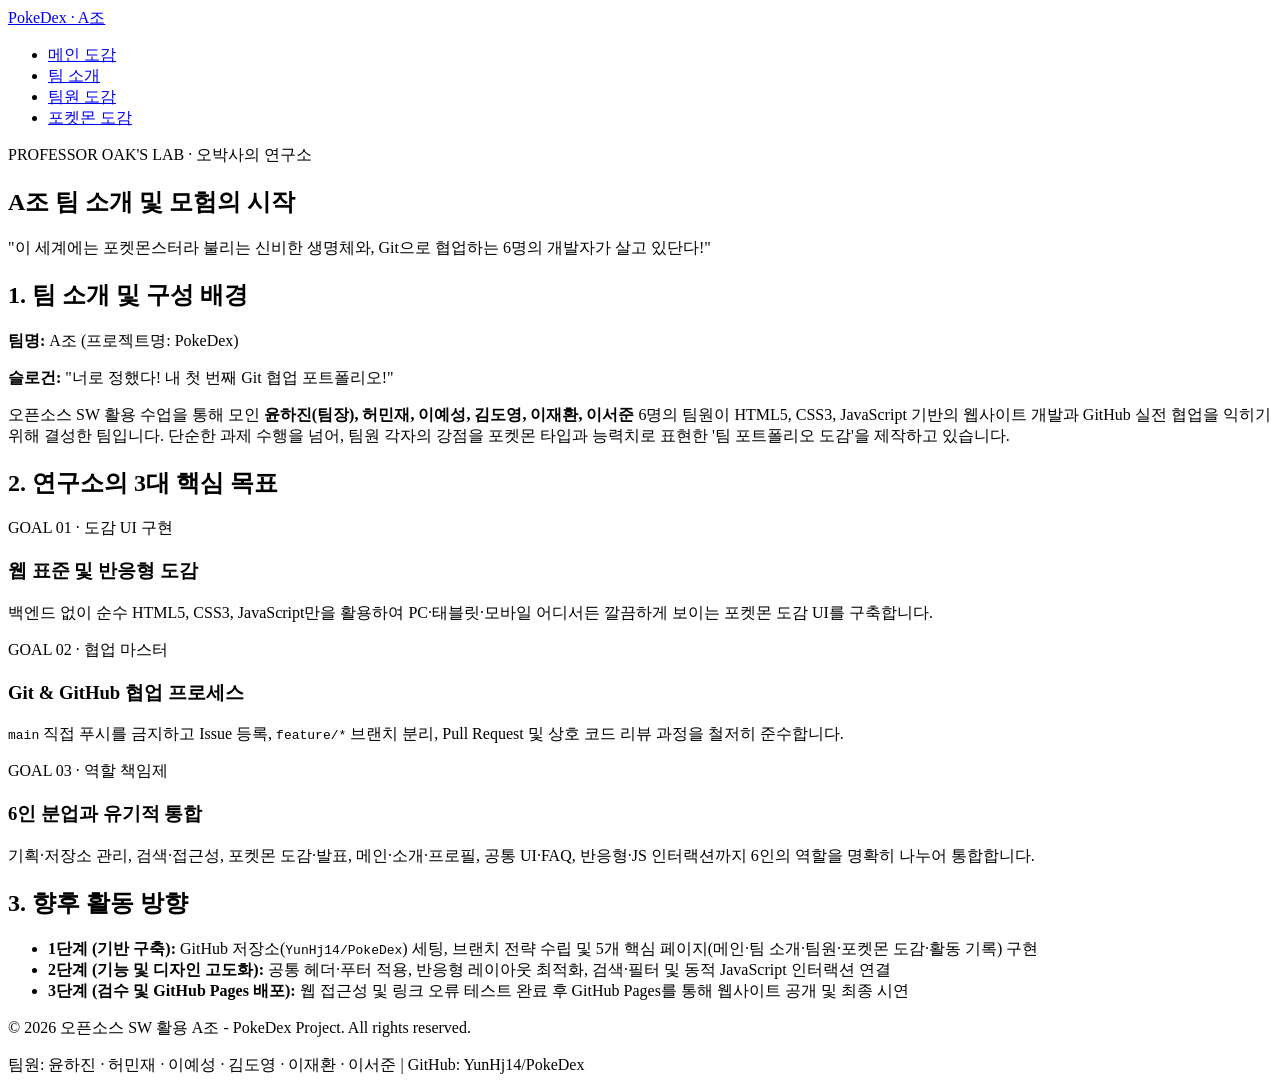
==== about.html @ 6a5ecf04 "메인페이지, 팀원프로필페이지, 팀소개 페이지 초안제작" ====
<!DOCTYPE html>
<html lang="ko">
<head>
  <meta charset="UTF-8">
  <meta name="viewport" content="width=device-width, initial-scale=1.0">
  <title>PokeDex - 팀 소개 (오박사의 연구소)</title>
  <link rel="stylesheet" href="css/style.css">
</head>
<body>
  <!-- 공통 헤더 및 내비게이션 -->
  <header class="site-header">
    <div class="header-inner">
      <a href="index.html" class="logo">
        <span class="pokeball-icon" aria-hidden="true"></span>
        <span>PokeDex · A조</span>
      </a>
      <nav aria-label="주요 메뉴">
        <ul class="nav-list">
          <li><a href="index.html">메인 도감</a></li>
          <li><a href="about.html" class="active">팀 소개</a></li>
          <li><a href="members.html">팀원 도감</a></li>
          <li><a href="projects.html">포켓몬 도감</a></li>
        </ul>
      </nav>
    </div>
  </header>

  <!-- 메인 콘텐츠 (오박사의 연구소 콘셉트) -->
  <main class="container">
    <section class="page-header">
      <span class="badge">PROFESSOR OAK'S LAB · 오박사의 연구소</span>
      <h1>A조 팀 소개 및 모험의 시작</h1>
      <p>"이 세계에는 포켓몬스터라 불리는 신비한 생명체와, Git으로 협업하는 6명의 개발자가 살고 있단다!"</p>
    </section>

    <!-- 1. 팀 소개 및 구성 배경 -->
    <section class="section">
      <div class="info-box">
        <h2>1. 팀 소개 및 구성 배경</h2>
        <p><strong>팀명:</strong> A조 (프로젝트명: PokeDex)</p>
        <p><strong>슬로건:</strong> "너로 정했다! 내 첫 번째 Git 협업 포트폴리오!"</p>
        <p>
          오픈소스 SW 활용 수업을 통해 모인 <strong>윤하진(팀장), 허민재, 이예성, 김도영, 이재환, 이서준</strong> 6명의 팀원이
          HTML5, CSS3, JavaScript 기반의 웹사이트 개발과 GitHub 실전 협업을 익히기 위해 결성한 팀입니다.
          단순한 과제 수행을 넘어, 팀원 각자의 강점을 포켓몬 타입과 능력치로 표현한 '팀 포트폴리오 도감'을 제작하고 있습니다.
        </p>
      </div>
    </section>

    <!-- 2. 팀의 핵심 목표 -->
    <section class="section">
      <h2 class="section-title">2. 연구소의 3대 핵심 목표</h2>
      <div class="grid-3">
        <article class="card">
          <div class="card-tag">GOAL 01 · 도감 UI 구현</div>
          <h3>웹 표준 및 반응형 도감</h3>
          <p>백엔드 없이 순수 HTML5, CSS3, JavaScript만을 활용하여 PC·태블릿·모바일 어디서든 깔끔하게 보이는 포켓몬 도감 UI를 구축합니다.</p>
        </article>

        <article class="card">
          <div class="card-tag">GOAL 02 · 협업 마스터</div>
          <h3>Git & GitHub 협업 프로세스</h3>
          <p><code>main</code> 직접 푸시를 금지하고 Issue 등록, <code>feature/*</code> 브랜치 분리, Pull Request 및 상호 코드 리뷰 과정을 철저히 준수합니다.</p>
        </article>

        <article class="card">
          <div class="card-tag">GOAL 03 · 역할 책임제</div>
          <h3>6인 분업과 유기적 통합</h3>
          <p>기획·저장소 관리, 검색·접근성, 포켓몬 도감·발표, 메인·소개·프로필, 공통 UI·FAQ, 반응형·JS 인터랙션까지 6인의 역할을 명확히 나누어 통합합니다.</p>
        </article>
      </div>
    </section>

    <!-- 3. 활동 방향 -->
    <section class="section">
      <div class="info-box">
        <h2>3. 향후 활동 방향</h2>
        <ul class="styled-list">
          <li><strong>1단계 (기반 구축):</strong> GitHub 저장소(<code>YunHj14/PokeDex</code>) 세팅, 브랜치 전략 수립 및 5개 핵심 페이지(메인·팀 소개·팀원·포켓몬 도감·활동 기록) 구현</li>
          <li><strong>2단계 (기능 및 디자인 고도화):</strong> 공통 헤더·푸터 적용, 반응형 레이아웃 최적화, 검색·필터 및 동적 JavaScript 인터랙션 연결</li>
          <li><strong>3단계 (검수 및 GitHub Pages 배포):</strong> 웹 접근성 및 링크 오류 테스트 완료 후 GitHub Pages를 통해 웹사이트 공개 및 최종 시연</li>
        </ul>
      </div>
    </section>
  </main>

  <!-- 공통 푸터 -->
  <footer class="site-footer">
    <div class="container">
      <p>&copy; 2026 오픈소스 SW 활용 A조 - PokeDex Project. All rights reserved.</p>
      <p class="footer-sub">팀원: 윤하진 · 허민재 · 이예성 · 김도영 · 이재환 · 이서준 | GitHub: YunHj14/PokeDex</p>
    </div>
  </footer>
  <script src="js/main.js"></script>
</body>
</html>
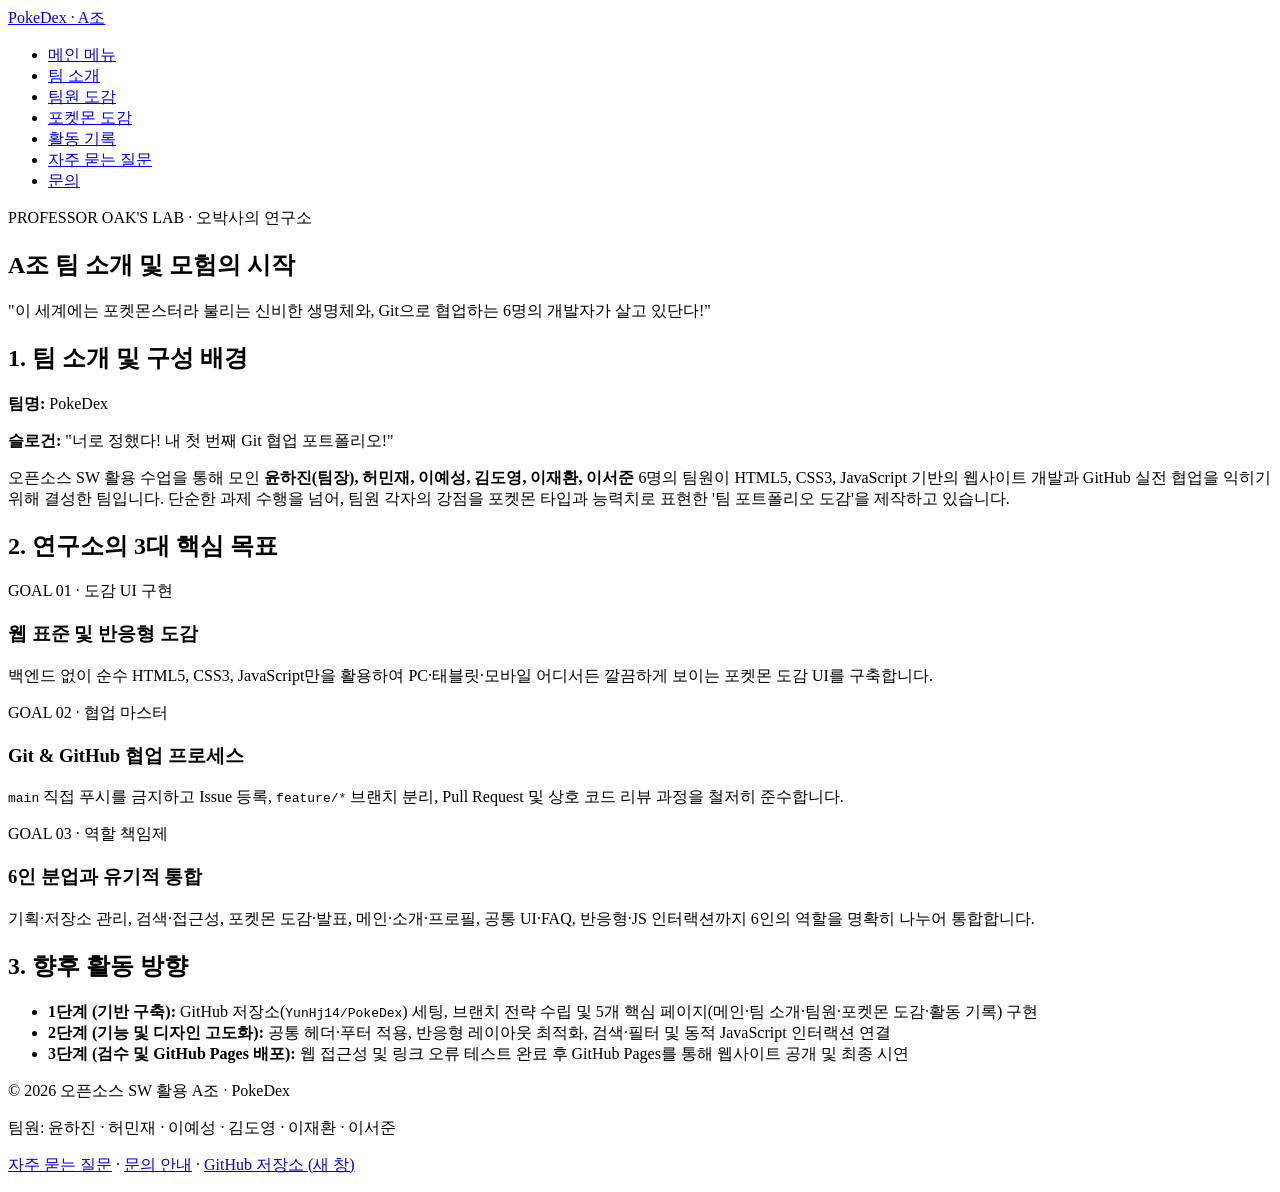
==== commit f5d3cd17: "feat: 팀 소개 페이지 작성" ====
--- a/about.html
+++ b/about.html
@@ -4,22 +4,22 @@
   <meta charset="UTF-8">
   <meta name="viewport" content="width=device-width, initial-scale=1.0">
   <title>PokeDex - 팀 소개 (오박사의 연구소)</title>
-  <link rel="stylesheet" href="css/style.css">
+  <link rel="stylesheet" href="style.css">
 </head>
 <body>
-  <!-- 공통 헤더 및 내비게이션 -->
+  <!-- 6번: 공통 메뉴 / 7번: 공통 헤더 -->
   <header class="site-header">
     <div class="header-inner">
-      <a href="index.html" class="logo">
-        <span class="pokeball-icon" aria-hidden="true"></span>
-        <span>PokeDex · A조</span>
-      </a>
+      <a href="index.html" class="logo"><span class="pokeball-icon" aria-hidden="true"></span><span>PokeDex · A조</span></a>
       <nav aria-label="주요 메뉴">
         <ul class="nav-list">
-          <li><a href="index.html">메인 도감</a></li>
-          <li><a href="about.html" class="active">팀 소개</a></li>
+          <li><a href="index.html">메인 메뉴</a></li>
+          <li><a href="about.html" class="active" aria-current="page">팀 소개</a></li>
           <li><a href="members.html">팀원 도감</a></li>
           <li><a href="projects.html">포켓몬 도감</a></li>
+          <li><a href="activities.html">활동 기록</a></li>
+          <li><a href="faq.html">자주 묻는 질문</a></li>
+          <li><a href="contact.html">문의</a></li>
         </ul>
       </nav>
     </div>
@@ -37,7 +37,7 @@
     <section class="section">
       <div class="info-box">
         <h2>1. 팀 소개 및 구성 배경</h2>
-        <p><strong>팀명:</strong> A조 (프로젝트명: PokeDex)</p>
+        <p><strong>팀명:</strong> PokeDex</p>
         <p><strong>슬로건:</strong> "너로 정했다! 내 첫 번째 Git 협업 포트폴리오!"</p>
         <p>
           오픈소스 SW 활용 수업을 통해 모인 <strong>윤하진(팀장), 허민재, 이예성, 김도영, 이재환, 이서준</strong> 6명의 팀원이
@@ -84,11 +84,13 @@
     </section>
   </main>
 
-  <!-- 공통 푸터 -->
+  <!-- 7번: 공통 푸터 -->
   <footer class="site-footer">
-    <div class="container">
-      <p>&copy; 2026 오픈소스 SW 활용 A조 - PokeDex Project. All rights reserved.</p>
-      <p class="footer-sub">팀원: 윤하진 · 허민재 · 이예성 · 김도영 · 이재환 · 이서준 | GitHub: YunHj14/PokeDex</p>
+    <div class="footer-inner">
+      <p>&copy; 2026 오픈소스 SW 활용 A조 · PokeDex</p>
+      <p class="footer-sub">팀원: 윤하진 · 허민재 · 이예성 · 김도영 · 이재환 · 이서준</p>
+      <p><a href="faq.html">자주 묻는 질문</a> · <a href="contact.html">문의 안내</a> ·
+        <a href="https://github.com/YunHj14/PokeDex" target="_blank" rel="noopener noreferrer">GitHub 저장소 (새 창)</a></p>
     </div>
   </footer>
   <script src="js/main.js"></script>
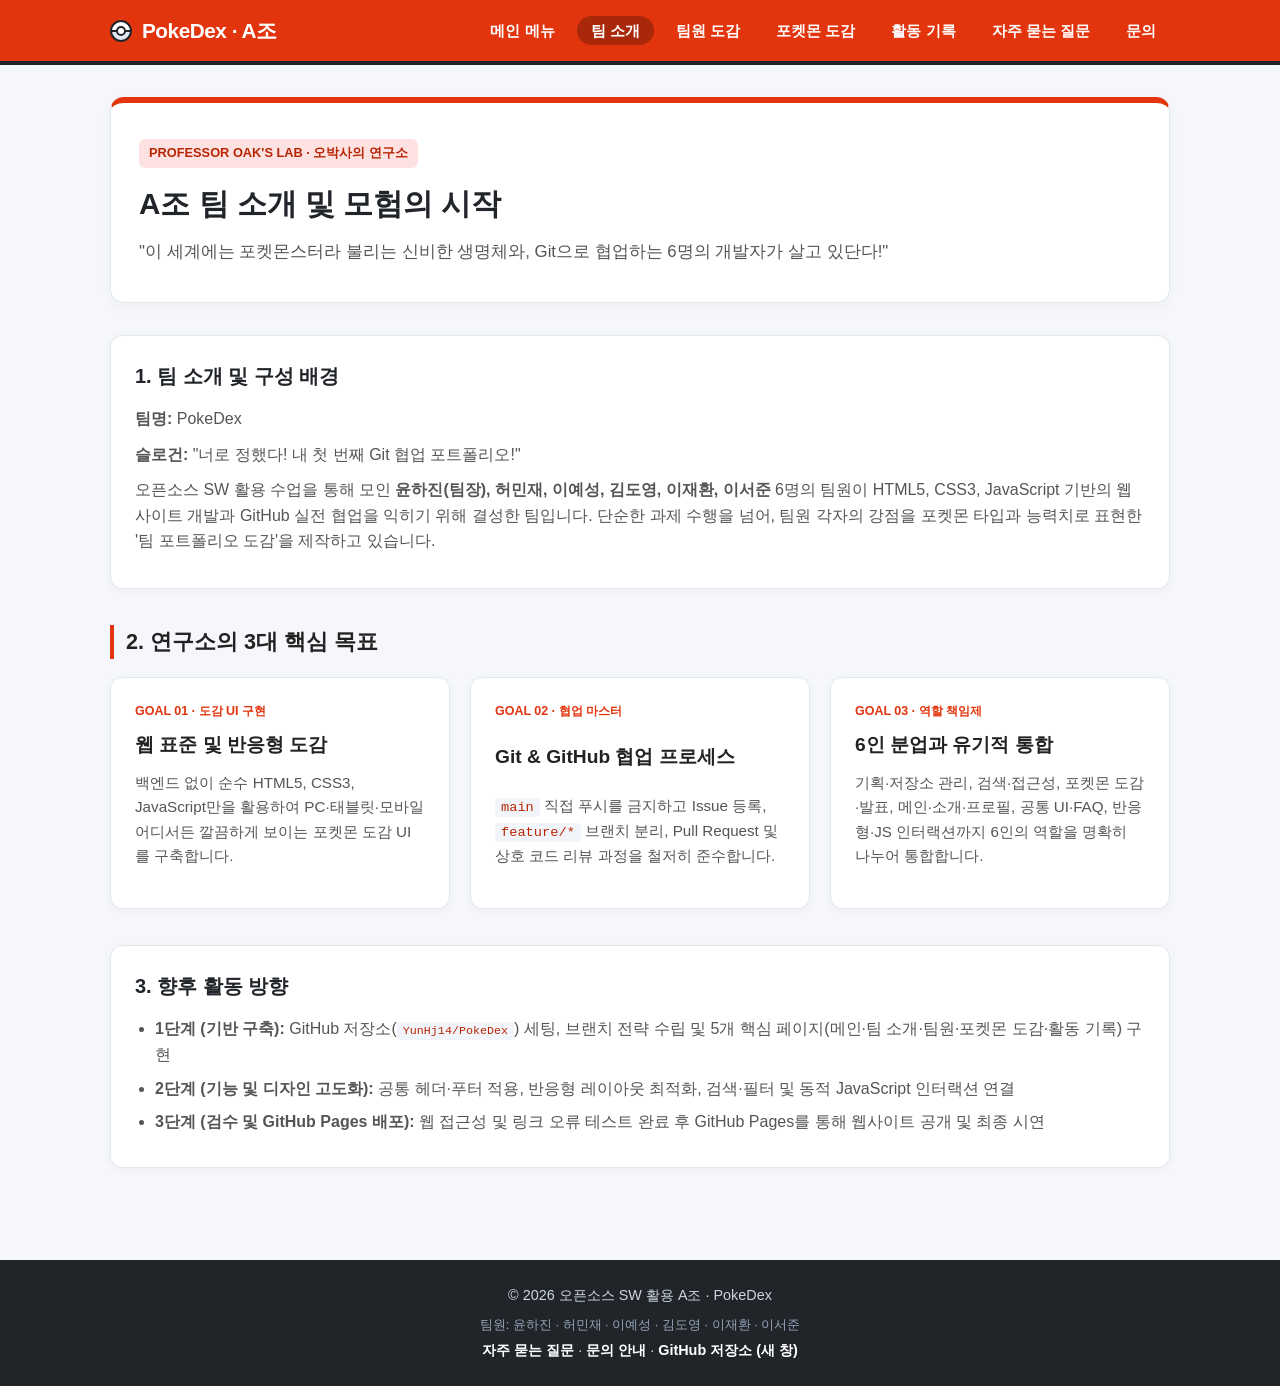
==== commit 12c107f8: "feat : activities.html 클래스지정 및 공통헤더, 네비게이션, 공통푸터 추가 fix : about.html 잘못된 css지정 수정" ====
--- a/about.html
+++ b/about.html
@@ -4,7 +4,7 @@
   <meta charset="UTF-8">
   <meta name="viewport" content="width=device-width, initial-scale=1.0">
   <title>PokeDex - 팀 소개 (오박사의 연구소)</title>
-  <link rel="stylesheet" href="style.css">
+  <link rel="stylesheet" href="css/style.css">
 </head>
 <body>
   <!-- 6번: 공통 메뉴 / 7번: 공통 헤더 -->
--- a/css/style.css
+++ b/css/style.css
@@ -0,0 +1,1630 @@
+/* ==========================================================================
+   [0. 공통 기본 설정 · 테마 변수 · 레이아웃] (모든 페이지 공통)
+   ========================================================================== */
+:root {
+  --poke-red: #e3350d;
+  --poke-red-dark: #b82504;
+  --poke-dark: #212529;
+  --bg-light: #f5f7fa;
+  --card-bg: #ffffff;
+  --text-main: #222222;
+  --text-sub: #555555;
+  --border-color: #e2e8f0;
+}
+
+* {
+  box-sizing: border-box;
+  margin: 0;
+  padding: 0;
+}
+
+body {
+  font-family: 'Pretendard', -apple-system, BlinkMacSystemFont, 'Malgun Gothic', sans-serif;
+  background-color: var(--bg-light);
+  color: var(--text-main);
+  line-height: 1.6;
+  display: flex;
+  flex-direction: column;
+  min-height: 100vh;
+}
+
+a {
+  text-decoration: none;
+  color: inherit;
+}
+
+ul {
+  list-style: none;
+}
+
+code {
+  background-color: #f1f5f9;
+  padding: 2px 6px;
+  border-radius: 4px;
+  font-size: 0.9em;
+  color: var(--poke-red-dark);
+}
+
+.container {
+  width: 100%;
+  max-width: 1100px;
+  margin: 0 auto;
+  padding: 0 20px;
+}
+
+main.container {
+  flex: 1;
+  padding-top: 32px;
+  padding-bottom: 56px;
+}
+
+/* ==========================================================================
+   [1. 공통 헤더 & 내비게이션] (모든 페이지 공통)
+   ========================================================================== */
+.site-header {
+  background-color: var(--poke-red);
+  color: #ffffff;
+  border-bottom: 4px solid var(--poke-dark);
+  position: sticky;
+  top: 0;
+  z-index: 100;
+}
+
+.header-inner {
+  max-width: 1100px;
+  margin: 0 auto;
+  padding: 14px 20px;
+  display: flex;
+  justify-content: space-between;
+  align-items: center;
+  flex-wrap: wrap;
+  gap: 12px;
+}
+
+.logo {
+  display: flex;
+  align-items: center;
+  gap: 10px;
+  font-size: 1.3rem;
+  font-weight: 800;
+  letter-spacing: -0.5px;
+}
+
+.pokeball-icon {
+  display: inline-block;
+  width: 22px;
+  height: 22px;
+  border-radius: 50%;
+  background: linear-gradient(to bottom, #ffffff 45%, var(--poke-dark) 45%, var(--poke-dark) 55%, #e2e8f0 55%);
+  border: 2px solid var(--poke-dark);
+  position: relative;
+}
+
+.pokeball-icon::after {
+  content: '';
+  position: absolute;
+  top: 50%;
+  left: 50%;
+  width: 6px;
+  height: 6px;
+  background: #ffffff;
+  border: 2px solid var(--poke-dark);
+  border-radius: 50%;
+  transform: translate(-50%, -50%);
+}
+
+.nav-list {
+  display: flex;
+  gap: 8px;
+  flex-wrap: wrap;
+}
+
+.nav-list a {
+  padding: 6px 14px;
+  border-radius: 20px;
+  font-size: 0.95rem;
+  font-weight: 600;
+  transition: background-color 0.2s;
+}
+
+.nav-list a:hover,
+.nav-list a.active {
+  background-color: rgba(0, 0, 0, 0.25);
+}
+
+/* ==========================================================================
+   [2. 메인 도감 페이지 (index.html)] - 히어로 배너 · 버튼 · 메뉴 카드
+   ========================================================================== */
+.hero-section,
+.page-header {
+  background-color: var(--card-bg);
+  border: 1px solid var(--border-color);
+  border-top: 6px solid var(--poke-red);
+  border-radius: 14px;
+  padding: 36px 28px;
+  margin-bottom: 32px;
+  box-shadow: 0 4px 12px rgba(0, 0, 0, 0.04);
+}
+
+.badge {
+  display: inline-block;
+  background-color: #fee2e2;
+  color: var(--poke-red-dark);
+  font-size: 0.8rem;
+  font-weight: 700;
+  padding: 4px 10px;
+  border-radius: 6px;
+  margin-bottom: 12px;
+}
+
+.hero-section h1,
+.page-header h1 {
+  font-size: 1.85rem;
+  margin-bottom: 12px;
+  color: var(--poke-dark);
+}
+
+.hero-desc,
+.page-header p {
+  color: var(--text-sub);
+  font-size: 1.05rem;
+  max-width: 760px;
+}
+
+.hero-actions {
+  margin-top: 24px;
+  display: flex;
+  gap: 12px;
+  flex-wrap: wrap;
+}
+
+.btn {
+  display: inline-block;
+  padding: 10px 20px;
+  border-radius: 8px;
+  font-weight: 700;
+  font-size: 0.95rem;
+  transition: transform 0.15s, background-color 0.2s;
+}
+
+.btn:hover {
+  transform: translateY(-2px);
+}
+
+.btn-primary {
+  background-color: var(--poke-red);
+  color: #ffffff;
+}
+
+.btn-primary:hover {
+  background-color: var(--poke-red-dark);
+}
+
+.btn-secondary {
+  background-color: var(--poke-dark);
+  color: #ffffff;
+}
+
+.btn-outline {
+  background-color: #ffffff;
+  color: var(--poke-dark);
+  border: 2px solid var(--poke-dark);
+}
+
+.section {
+  margin-bottom: 36px;
+}
+
+.section-title {
+  font-size: 1.35rem;
+  margin-bottom: 18px;
+  padding-left: 12px;
+  border-left: 4px solid var(--poke-red);
+}
+
+.grid-2 {
+  display: grid;
+  grid-template-columns: repeat(auto-fit, minmax(320px, 1fr));
+  gap: 20px;
+}
+
+.grid-3 {
+  display: grid;
+  grid-template-columns: repeat(auto-fit, minmax(300px, 1fr));
+  gap: 20px;
+}
+
+.card,
+.member-card,
+.info-box {
+  background-color: var(--card-bg);
+  border: 1px solid var(--border-color);
+  border-radius: 12px;
+  padding: 24px;
+  box-shadow: 0 2px 8px rgba(0, 0, 0, 0.04);
+}
+
+.card {
+  display: flex;
+  flex-direction: column;
+  justify-content: space-between;
+  transition: transform 0.2s, box-shadow 0.2s;
+}
+
+.card:hover,
+.member-card:hover {
+  transform: translateY(-4px);
+  box-shadow: 0 8px 20px rgba(0, 0, 0, 0.08);
+}
+
+.card-tag {
+  font-size: 0.78rem;
+  font-weight: 700;
+  color: var(--poke-red);
+  margin-bottom: 8px;
+}
+
+.card h3 {
+  font-size: 1.2rem;
+  margin-bottom: 10px;
+}
+
+.card p {
+  color: var(--text-sub);
+  font-size: 0.95rem;
+  margin-bottom: 16px;
+}
+
+.card-link {
+  font-weight: 700;
+  color: var(--poke-red);
+  font-size: 0.92rem;
+}
+
+/* ==========================================================================
+   [3. 팀 소개 페이지 (about.html)] - 오박사의 연구소 안내 박스 & 목록
+   ========================================================================== */
+.info-box h2 {
+  font-size: 1.25rem;
+  margin-bottom: 14px;
+  color: var(--poke-dark);
+}
+
+.info-box p {
+  color: var(--text-sub);
+  margin-bottom: 10px;
+}
+
+.styled-list {
+  list-style: disc;
+  padding-left: 20px;
+  color: var(--text-sub);
+}
+
+.styled-list li {
+  margin-bottom: 8px;
+}
+
+/* ==========================================================================
+   [4. 팀원 도감 페이지 (members.html)] - 6인 도감 테이블 & 프로필 카드
+   ========================================================================== */
+.dex-readme-section {
+  background-color: var(--card-bg);
+  border: 1px solid var(--border-color);
+  border-top: 6px solid var(--poke-red);
+  border-radius: 14px;
+  padding: 32px 28px;
+  box-shadow: 0 4px 12px rgba(0, 0, 0, 0.04);
+}
+
+.dex-readme-title {
+  font-size: 1.65rem;
+  font-weight: 800;
+  color: var(--poke-dark);
+  padding-bottom: 12px;
+  margin-bottom: 16px;
+  border-bottom: 2px solid var(--border-color);
+  display: flex;
+  align-items: center;
+  gap: 10px;
+}
+
+.dex-readme-quote {
+  border-left: 4px solid var(--poke-red);
+  background-color: #f8fafc;
+  padding: 10px 16px;
+  border-radius: 0 8px 8px 0;
+  margin-bottom: 24px;
+  color: var(--text-sub);
+  font-size: 0.98rem;
+}
+
+.dex-readme-quote code {
+  background-color: #fee2e2;
+  color: var(--poke-red-dark);
+  padding: 2px 6px;
+  border-radius: 6px;
+  font-family: ui-monospace, SFMono-Regular, Menlo, Monaco, Consolas, monospace;
+}
+
+.table-responsive {
+  width: 100%;
+  overflow-x: auto;
+  margin-bottom: 24px;
+  border-radius: 10px;
+  border: 1px solid var(--border-color);
+}
+
+.table-responsive:last-child {
+  margin-bottom: 0;
+}
+
+.dex-table {
+  width: 100%;
+  min-width: 680px;
+  border-collapse: collapse;
+  background-color: #ffffff;
+  color: var(--text-main);
+  text-align: center;
+  table-layout: fixed;
+}
+
+.dex-table th,
+.dex-table td {
+  border: 1px solid var(--border-color);
+  padding: 12px 14px;
+  vertical-align: top;
+}
+
+.dex-table th {
+  background-color: #fee2e2;
+  font-weight: 800;
+  font-size: 0.98rem;
+  color: var(--poke-red-dark);
+  padding: 11px 14px;
+}
+
+.dex-table tbody tr:nth-child(even) {
+  background-color: #f8fafc;
+}
+
+.row-identity td {
+  padding: 16px 10px;
+}
+
+.member-emoji {
+  font-size: 1.55rem;
+  margin-bottom: 4px;
+  line-height: 1.2;
+}
+
+.member-name {
+  font-size: 1.08rem;
+  font-weight: 800;
+  color: var(--poke-dark);
+}
+
+.row-type td {
+  font-size: 0.93rem;
+  font-weight: 600;
+  color: var(--text-sub);
+  padding: 10px 12px;
+}
+
+.row-stats td {
+  padding: 14px 14px;
+}
+
+.stats-title {
+  font-weight: 700;
+  font-size: 0.96rem;
+  margin-bottom: 8px;
+  color: var(--poke-dark);
+}
+
+.stats-list {
+  display: inline-block;
+  text-align: center;
+  font-size: 0.92rem;
+  line-height: 1.75;
+  color: var(--text-main);
+}
+
+.stars {
+  color: #f59e0b;
+  letter-spacing: 1px;
+}
+
+.member-details {
+  margin-top: 12px;
+  padding-top: 8px;
+  border-top: 1px dashed var(--border-color);
+  text-align: left;
+  font-size: 0.84rem;
+  color: var(--text-sub);
+}
+
+.member-details summary {
+  cursor: pointer;
+  text-align: center;
+  color: var(--poke-red);
+  font-weight: 700;
+  user-select: none;
+}
+
+.member-details summary:hover {
+  text-decoration: underline;
+}
+
+.member-details p {
+  margin-top: 6px;
+  line-height: 1.45;
+  color: var(--text-main);
+}
+
+/* 카드형 팀원 프로필 (필요 시 사용) */
+.member-card {
+  display: flex;
+  flex-direction: column;
+  transition: transform 0.2s, box-shadow 0.2s;
+}
+
+.member-top {
+  display: flex;
+  justify-content: space-between;
+  align-items: center;
+  margin-bottom: 14px;
+}
+
+.dex-no {
+  font-weight: 800;
+  color: var(--text-sub);
+  font-size: 0.9rem;
+}
+
+.avatar-placeholder {
+  width: 80px;
+  height: 80px;
+  margin: 0 auto 12px;
+  border-radius: 50%;
+  background-color: #f1f5f9;
+  border: 3px solid var(--border-color);
+  display: flex;
+  align-items: center;
+  justify-content: center;
+  font-size: 2.1rem;
+  overflow: hidden;
+}
+
+.member-card h3 {
+  text-align: center;
+  font-size: 1.25rem;
+  margin-bottom: 2px;
+}
+
+.type-subtitle {
+  text-align: center;
+  font-size: 0.85rem;
+  color: var(--text-sub);
+  margin-bottom: 6px;
+}
+
+.role-text {
+  text-align: center;
+  font-size: 0.86rem;
+  font-weight: 700;
+  color: var(--poke-red);
+  margin-bottom: 14px;
+}
+
+.member-info {
+  background-color: #f8fafc;
+  border: 1px solid var(--border-color);
+  border-radius: 8px;
+  padding: 12px;
+  font-size: 0.88rem;
+  margin-bottom: 12px;
+}
+
+.member-info li {
+  margin-bottom: 6px;
+}
+
+.member-info li:last-child {
+  margin-bottom: 0;
+}
+
+.stats-grid {
+  display: grid;
+  grid-template-columns: 1fr 1fr;
+  gap: 4px 8px;
+  margin-top: 6px;
+  font-family: monospace;
+  font-size: 0.84rem;
+  color: var(--poke-dark);
+}
+
+.bio {
+  font-size: 0.9rem;
+  color: var(--text-sub);
+  margin-top: auto;
+}
+
+/* ==========================================================================
+   [5. 포켓몬 도감 페이지 (projects.html)] - 검색 · 필터 · 카드 · 상세 모달
+   ========================================================================== */
+.sr-only {
+  position: absolute;
+  width: 1px;
+  height: 1px;
+  padding: 0;
+  margin: -1px;
+  overflow: hidden;
+  clip: rect(0, 0, 0, 0);
+  border: 0;
+}
+
+.pokedex-controls {
+  background-color: var(--card-bg);
+  border: 1px solid var(--border-color);
+  border-radius: 12px;
+  padding: 20px;
+  margin-bottom: 16px;
+  display: flex;
+  flex-direction: column;
+  gap: 14px;
+  box-shadow: 0 2px 8px rgba(0, 0, 0, 0.04);
+}
+
+.search-box input {
+  width: 100%;
+  padding: 12px 16px;
+  font-size: 0.98rem;
+  border: 2px solid var(--border-color);
+  border-radius: 8px;
+  outline: none;
+  transition: border-color 0.2s;
+}
+
+.search-box input:focus {
+  border-color: var(--poke-red);
+}
+
+.filter-buttons {
+  display: flex;
+  flex-wrap: wrap;
+  gap: 8px;
+}
+
+.filter-btn {
+  padding: 7px 14px;
+  border: 1px solid var(--border-color);
+  background-color: #f8fafc;
+  color: var(--text-main);
+  border-radius: 20px;
+  font-size: 0.88rem;
+  font-weight: 700;
+  cursor: pointer;
+  transition: all 0.15s;
+}
+
+.filter-btn:hover {
+  border-color: var(--poke-red);
+  color: var(--poke-red);
+}
+
+.filter-btn.active {
+  background-color: var(--poke-red);
+  border-color: var(--poke-red);
+  color: #ffffff;
+}
+
+.result-count {
+  font-size: 0.9rem;
+  color: var(--text-sub);
+  margin-bottom: 14px;
+  font-weight: 600;
+}
+
+.pokedex-grid {
+  display: grid;
+  grid-template-columns: repeat(auto-fill, minmax(230px, 1fr));
+  gap: 20px;
+}
+
+.poke-card {
+  background-color: var(--card-bg);
+  border: 1px solid var(--border-color);
+  border-radius: 14px;
+  padding: 18px;
+  text-align: center;
+  cursor: pointer;
+  box-shadow: 0 2px 8px rgba(0, 0, 0, 0.04);
+  transition: transform 0.2s, box-shadow 0.2s, border-color 0.2s;
+  display: flex;
+  flex-direction: column;
+}
+
+.poke-card:hover,
+.poke-card:focus-visible {
+  transform: translateY(-5px);
+  box-shadow: 0 10px 22px rgba(0, 0, 0, 0.09);
+  border-color: var(--poke-red);
+  outline: none;
+}
+
+.poke-card-top {
+  display: flex;
+  justify-content: space-between;
+  align-items: center;
+  margin-bottom: 10px;
+}
+
+.poke-types {
+  display: flex;
+  gap: 4px;
+}
+
+/* 1세대 전국도감 17가지 속성 배지 컬러 */
+.type-badge {
+  font-size: 0.78rem;
+  font-weight: 700;
+  padding: 3px 10px;
+  border-radius: 12px;
+  color: #ffffff;
+}
+
+.type-electric { background-color: #d9a300; }
+.type-fire { background-color: #f08030; }
+.type-grass { background-color: #68b840; }
+.type-water { background-color: #5882e8; }
+.type-psychic { background-color: #f85888; }
+.type-steel { background-color: #788896; }
+.type-dragon { background-color: #7038f8; }
+.type-normal { background-color: #8a8a7b; }
+.type-poison { background-color: #a040a0; }
+.type-flying { background-color: #8899ff; }
+.type-bug { background-color: #a8b820; }
+.type-ground { background-color: #d4b054; }
+.type-rock { background-color: #b8a038; }
+.type-fighting { background-color: #c03028; }
+.type-ice { background-color: #70cbd4; }
+.type-ghost { background-color: #705898; }
+.type-fairy { background-color: #ee99ac; }
+
+.poke-img-wrap {
+  background: radial-gradient(circle, #f8fafc 40%, #eef2f6 100%);
+  border-radius: 12px;
+  padding: 14px;
+  margin-bottom: 12px;
+}
+
+.poke-img-wrap img {
+  width: 120px;
+  height: 120px;
+  object-fit: contain;
+  margin: 0 auto;
+  display: block;
+}
+
+.poke-name {
+  font-size: 1.2rem;
+  font-weight: 800;
+  color: var(--poke-dark);
+  margin-bottom: 2px;
+}
+
+.poke-category {
+  font-size: 0.85rem;
+  color: var(--text-sub);
+  margin-bottom: 12px;
+}
+
+.poke-more {
+  margin-top: auto;
+  font-size: 0.84rem;
+  font-weight: 700;
+  color: var(--poke-red);
+}
+
+.empty-state {
+  background-color: var(--card-bg);
+  border: 1px dashed var(--border-color);
+  border-radius: 12px;
+  padding: 40px 20px;
+  text-align: center;
+  color: var(--text-sub);
+}
+
+/* 포켓몬 상세 모달 (나무위키 스타일 인포박스) */
+.modal-backdrop {
+  position: fixed;
+  inset: 0;
+  background-color: rgba(0, 0, 0, 0.6);
+  display: flex;
+  align-items: center;
+  justify-content: center;
+  padding: 20px;
+  z-index: 200;
+}
+
+.modal-backdrop[hidden] {
+  display: none;
+}
+
+.modal-card {
+  background-color: #ffffff;
+  border-top: 6px solid var(--poke-red);
+  border-radius: 16px;
+  width: 100%;
+  max-width: 460px;
+  max-height: 90vh;
+  overflow-y: auto;
+  padding: 24px;
+  position: relative;
+  box-shadow: 0 20px 40px rgba(0, 0, 0, 0.25);
+}
+
+.modal-card.namu-modal {
+  max-width: 640px;
+  padding: 20px;
+  border-top: 6px solid var(--poke-red);
+}
+
+.modal-close {
+  position: absolute;
+  top: 14px;
+  right: 16px;
+  background: none;
+  border: none;
+  font-size: 1.8rem;
+  line-height: 1;
+  color: var(--text-sub);
+  cursor: pointer;
+}
+
+.namu-infobox {
+  border: 2px solid var(--poke-red);
+  border-radius: 10px;
+  overflow: hidden;
+  background-color: #ffffff;
+  margin-top: 14px;
+}
+
+.namu-title-bar {
+  background-color: var(--poke-red);
+  color: #ffffff;
+  padding: 12px 16px;
+  text-align: center;
+}
+
+.namu-dex-no {
+  display: block;
+  font-size: 0.85rem;
+  font-weight: 700;
+  opacity: 0.9;
+}
+
+.namu-title {
+  font-size: 1.45rem;
+  font-weight: 800;
+  margin: 2px 0 0;
+}
+
+.namu-title small {
+  display: block;
+  font-size: 0.85rem;
+  font-weight: 500;
+  opacity: 0.9;
+}
+
+.namu-illust-box {
+  background: radial-gradient(circle, #ffffff 35%, #f1f5f9 100%);
+  padding: 20px;
+  text-align: center;
+  border-bottom: 1px solid var(--border-color);
+}
+
+.namu-illust-box img {
+  width: 170px;
+  height: 170px;
+  object-fit: contain;
+  margin: 0 auto;
+}
+
+.namu-sec-head {
+  background-color: #fee2e2;
+  color: var(--poke-red-dark);
+  font-size: 0.96rem;
+  font-weight: 800;
+  padding: 8px 14px;
+  border-top: 1px solid #fecaca;
+  border-bottom: 1px solid #fecaca;
+}
+
+.namu-sec-head small {
+  font-weight: 600;
+  font-size: 0.8rem;
+}
+
+.namu-table {
+  width: 100%;
+  border-collapse: collapse;
+  font-size: 0.9rem;
+}
+
+.namu-table th,
+.namu-table td {
+  padding: 8px 12px;
+  border-bottom: 1px solid var(--border-color);
+  vertical-align: middle;
+}
+
+.namu-table th {
+  width: 30%;
+  background-color: #f8fafc;
+  color: var(--poke-dark);
+  font-weight: 700;
+  text-align: center;
+  border-right: 1px solid var(--border-color);
+}
+
+.namu-table td {
+  color: var(--text-main);
+}
+
+.namu-box-body {
+  padding: 14px 12px;
+  background-color: #ffffff;
+}
+
+.evo-single {
+  text-align: center;
+  color: var(--text-sub);
+  font-size: 0.9rem;
+}
+
+.evo-chain {
+  display: flex;
+  align-items: center;
+  justify-content: center;
+  flex-wrap: wrap;
+  gap: 8px;
+}
+
+.evo-eevee-wrap {
+  display: flex;
+  flex-direction: column;
+  align-items: center;
+  gap: 10px;
+}
+
+.evo-branches {
+  display: flex;
+  flex-wrap: wrap;
+  justify-content: center;
+  gap: 10px;
+}
+
+.evo-branch-item {
+  display: flex;
+  align-items: center;
+  gap: 6px;
+}
+
+.evo-arrow {
+  font-size: 0.82rem;
+  font-weight: 700;
+  color: var(--poke-red);
+  text-align: center;
+  line-height: 1.25;
+}
+
+.evo-node {
+  display: flex;
+  flex-direction: column;
+  align-items: center;
+  gap: 4px;
+  padding: 8px 10px;
+  border: 1px solid var(--border-color);
+  border-radius: 10px;
+  background-color: #f8fafc;
+  cursor: pointer;
+  font-size: 0.82rem;
+  font-weight: 700;
+  color: var(--text-main);
+  transition: border-color 0.15s, transform 0.15s;
+}
+
+.evo-node:hover {
+  border-color: var(--poke-red);
+  transform: translateY(-2px);
+}
+
+.evo-node.current {
+  border: 2px solid var(--poke-red);
+  background-color: #fff1f2;
+}
+
+.evo-node img {
+  width: 56px;
+  height: 56px;
+  object-fit: contain;
+}
+
+.defense-badges {
+  display: flex;
+  flex-wrap: wrap;
+  gap: 4px;
+}
+
+.stat-table th {
+  width: 22%;
+}
+
+.stat-num {
+  width: 14%;
+  text-align: right;
+  font-weight: 800;
+  font-family: monospace;
+}
+
+.stat-bar-cell {
+  width: 64%;
+}
+
+.stat-bar-bg {
+  height: 8px;
+  background-color: #e2e8f0;
+  border-radius: 999px;
+  overflow: hidden;
+}
+
+.stat-bar-fill {
+  height: 100%;
+  background-color: var(--poke-red);
+  border-radius: 999px;
+}
+
+.stat-total-row {
+  background-color: #f8fafc;
+}
+
+.namu-desc-box {
+  padding: 14px 16px;
+  font-size: 0.93rem;
+  line-height: 1.65;
+  color: var(--text-main);
+  background-color: #ffffff;
+}
+
+/* ==========================================================================
+   [6. FAQ & 문의 페이지 (faq.html / contact.html)] - 아코디언 & 문의 카드
+   ========================================================================== */
+.support-main {
+  width: 100%;
+  max-width: 1100px;
+  margin: 0 auto;
+  padding: 32px 20px 56px;
+  flex: 1;
+}
+
+.support-heading {
+  background-color: var(--card-bg);
+  border: 1px solid var(--border-color);
+  border-top: 6px solid var(--poke-red);
+  border-radius: 14px;
+  padding: 36px 28px;
+  margin-bottom: 32px;
+  box-shadow: 0 4px 12px rgba(0, 0, 0, 0.04);
+}
+
+.support-label {
+  display: inline-block;
+  background-color: #fee2e2;
+  color: var(--poke-red-dark);
+  font-size: 0.8rem;
+  font-weight: 700;
+  padding: 4px 10px;
+  border-radius: 6px;
+  margin-bottom: 12px;
+}
+
+.support-heading h1 {
+  font-size: 1.85rem;
+  margin-bottom: 12px;
+  color: var(--poke-dark);
+}
+
+.support-heading p:last-child {
+  color: var(--text-sub);
+  font-size: 1.05rem;
+  max-width: 760px;
+}
+
+/* 새로 추가된 FAQ 태그 필터 · 결과 안내 · 질문 내 태그 스타일 */
+.faq-search-panel {
+  background-color: var(--card-bg);
+  border: 1px solid var(--border-color);
+  border-radius: 12px;
+  padding: 18px 20px;
+  margin-bottom: 16px;
+  display: flex;
+  justify-content: space-between;
+  align-items: center;
+  flex-wrap: wrap;
+  gap: 12px;
+  box-shadow: 0 2px 8px rgba(0, 0, 0, 0.04);
+}
+
+.faq-tag-filters {
+  display: flex;
+  flex-wrap: wrap;
+  gap: 8px;
+}
+
+.faq-tag-filters button {
+  padding: 7px 14px;
+  border: 1px solid var(--border-color);
+  background-color: #f8fafc;
+  color: var(--text-main);
+  border-radius: 20px;
+  font-size: 0.88rem;
+  font-weight: 700;
+  cursor: pointer;
+  transition: all 0.15s;
+}
+
+.faq-tag-filters button:hover {
+  border-color: var(--poke-red);
+  color: var(--poke-red);
+}
+
+.faq-tag-filters button[aria-pressed="true"] {
+  background-color: var(--poke-red);
+  border-color: var(--poke-red);
+  color: #ffffff;
+}
+
+#faq-reset {
+  padding: 7px 14px;
+  border: 1px solid var(--poke-dark);
+  background-color: #ffffff;
+  color: var(--poke-dark);
+  border-radius: 8px;
+  font-size: 0.86rem;
+  font-weight: 700;
+  cursor: pointer;
+  transition: background-color 0.15s, color 0.15s;
+}
+
+#faq-reset:hover {
+  background-color: var(--poke-dark);
+  color: #ffffff;
+}
+
+#faq-result-count {
+  font-size: 0.9rem;
+  color: var(--text-sub);
+  margin-bottom: 14px;
+  font-weight: 600;
+}
+
+#faq-empty {
+  background-color: var(--card-bg);
+  border: 1px dashed var(--border-color);
+  border-radius: 12px;
+  padding: 36px 20px;
+  margin-bottom: 18px;
+  text-align: center;
+  color: var(--text-sub);
+  font-size: 0.95rem;
+}
+
+#faq-empty[hidden] {
+  display: none;
+}
+
+.support-main noscript p {
+  background-color: #fffbeb;
+  border: 1px solid #fde68a;
+  color: #92400e;
+  border-radius: 8px;
+  padding: 12px 16px;
+  margin-bottom: 14px;
+  font-size: 0.9rem;
+}
+
+.faq-item-tags {
+  padding: 14px 24px 0;
+  background-color: #ffffff;
+  display: flex;
+  flex-wrap: wrap;
+  gap: 6px;
+}
+
+.faq-item-tag {
+  display: inline-block;
+  background-color: #fee2e2;
+  color: var(--poke-red-dark);
+  font-size: 0.78rem;
+  font-weight: 700;
+  padding: 2px 10px;
+  border-radius: 12px;
+}
+
+.faq-item-tags + .faq-answer {
+  padding-top: 12px;
+}
+
+.faq-controls {
+  display: flex;
+  justify-content: flex-end;
+  gap: 10px;
+  margin-bottom: 18px;
+  flex-wrap: wrap;
+}
+
+.faq-controls button {
+  display: inline-block;
+  padding: 9px 18px;
+  border-radius: 8px;
+  border: 2px solid var(--poke-dark);
+  background-color: #ffffff;
+  color: var(--poke-dark);
+  font-size: 0.9rem;
+  font-weight: 700;
+  cursor: pointer;
+  transition: transform 0.15s, background-color 0.2s, color 0.2s;
+}
+
+.faq-controls button:first-child {
+  background-color: var(--poke-red);
+  border-color: var(--poke-red);
+  color: #ffffff;
+}
+
+.faq-controls button:first-child:hover {
+  background-color: var(--poke-red-dark);
+  border-color: var(--poke-red-dark);
+  transform: translateY(-2px);
+}
+
+.faq-controls button:last-child:hover {
+  background-color: var(--poke-dark);
+  color: #ffffff;
+  transform: translateY(-2px);
+}
+
+.faq-list {
+  display: flex;
+  flex-direction: column;
+  gap: 14px;
+}
+
+.faq-item {
+  background-color: var(--card-bg);
+  border: 1px solid var(--border-color);
+  border-radius: 12px;
+  box-shadow: 0 2px 8px rgba(0, 0, 0, 0.04);
+  overflow: hidden;
+  transition: transform 0.2s, box-shadow 0.2s, border-color 0.2s;
+}
+
+.faq-item:hover {
+  transform: translateY(-2px);
+  box-shadow: 0 8px 20px rgba(0, 0, 0, 0.08);
+  border-color: var(--poke-red);
+}
+
+.faq-item[open] {
+  border-color: var(--poke-red);
+  box-shadow: 0 6px 16px rgba(0, 0, 0, 0.06);
+}
+
+.faq-item summary {
+  padding: 20px 24px;
+  font-size: 1.08rem;
+  font-weight: 700;
+  color: var(--poke-dark);
+  cursor: pointer;
+  list-style: none;
+  display: flex;
+  align-items: center;
+  gap: 10px;
+  user-select: none;
+}
+
+.faq-item summary::-webkit-details-marker {
+  display: none;
+}
+
+.faq-item summary::before {
+  content: 'Q.';
+  display: inline-block;
+  background-color: #fee2e2;
+  color: var(--poke-red-dark);
+  font-size: 0.85rem;
+  font-weight: 800;
+  padding: 2px 8px;
+  border-radius: 6px;
+}
+
+.faq-item summary::after {
+  content: '＋';
+  margin-left: auto;
+  font-size: 1.15rem;
+  font-weight: 800;
+  color: var(--poke-red);
+}
+
+.faq-item[open] summary {
+  background-color: #f8fafc;
+  border-bottom: 1px solid var(--border-color);
+}
+
+.faq-item[open] summary::after {
+  content: '－';
+}
+
+.faq-answer {
+  padding: 20px 24px;
+  background-color: #ffffff;
+  color: var(--text-sub);
+  font-size: 0.95rem;
+  line-height: 1.65;
+}
+
+.faq-answer a {
+  color: var(--poke-red);
+  font-weight: 700;
+}
+
+.faq-answer a:hover {
+  text-decoration: underline;
+}
+
+.contact-grid {
+  display: grid;
+  grid-template-columns: repeat(auto-fit, minmax(320px, 1fr));
+  gap: 20px;
+  margin-bottom: 24px;
+}
+
+.contact-card {
+  background-color: var(--card-bg);
+  border: 1px solid var(--border-color);
+  border-radius: 12px;
+  padding: 24px;
+  box-shadow: 0 2px 8px rgba(0, 0, 0, 0.04);
+  display: flex;
+  flex-direction: column;
+  gap: 12px;
+  transition: transform 0.2s, box-shadow 0.2s;
+}
+
+.contact-grid .contact-card:hover {
+  transform: translateY(-4px);
+  box-shadow: 0 8px 20px rgba(0, 0, 0, 0.08);
+}
+
+.contact-card h2 {
+  font-size: 1.25rem;
+  color: var(--poke-dark);
+  padding-left: 12px;
+  border-left: 4px solid var(--poke-red);
+  margin-bottom: 2px;
+}
+
+.contact-card p {
+  color: var(--text-sub);
+  font-size: 0.95rem;
+}
+
+.contact-card a:not(.support-button) {
+  color: var(--poke-red);
+  font-weight: 700;
+  font-size: 0.92rem;
+}
+
+.contact-card a:not(.support-button):hover {
+  text-decoration: underline;
+}
+
+.support-button {
+  display: inline-block;
+  align-self: flex-start;
+  padding: 10px 20px;
+  border-radius: 8px;
+  background-color: var(--poke-red);
+  color: #ffffff;
+  font-weight: 700;
+  font-size: 0.95rem;
+  transition: transform 0.15s, background-color 0.2s;
+}
+
+.support-button:hover {
+  background-color: var(--poke-red-dark);
+  transform: translateY(-2px);
+}
+
+.contact-guide {
+  margin-bottom: 28px;
+}
+
+.contact-guide ol {
+  background-color: #f8fafc;
+  border: 1px solid var(--border-color);
+  border-radius: 8px;
+  padding: 16px 20px 16px 36px;
+  color: var(--poke-dark);
+  font-weight: 600;
+  font-size: 0.94rem;
+  display: flex;
+  flex-direction: column;
+  gap: 8px;
+}
+
+.support-help {
+  margin-top: 28px;
+  text-align: center;
+  font-size: 0.95rem;
+  color: var(--text-sub);
+}
+
+.support-help a {
+  color: var(--poke-red);
+  font-weight: 700;
+}
+
+.support-help a:hover {
+  text-decoration: underline;
+}
+
+/* ==========================================================================
+   [7. 공통 푸터 & 모바일 반응형] (모든 페이지 공통)
+   ========================================================================== */
+.site-footer {
+  background-color: var(--poke-dark);
+  color: #cbd5e1;
+  text-align: center;
+  padding: 24px 0;
+  font-size: 0.9rem;
+  margin-top: auto;
+}
+
+.footer-inner {
+  max-width: 1100px;
+  margin: 0 auto;
+  padding: 0 20px;
+  display: flex;
+  flex-direction: column;
+  gap: 4px;
+}
+
+.footer-inner a {
+  color: #ffffff;
+  font-weight: 600;
+  transition: color 0.15s;
+}
+
+.footer-inner a:hover {
+  color: #fca5a5;
+  text-decoration: underline;
+}
+
+.footer-sub {
+  font-size: 0.8rem;
+  color: #94a3b8;
+  margin-top: 4px;
+}
+
+@media (max-width: 600px) {
+  .hero-section h1,
+  .page-header h1,
+  .support-heading h1 {
+    font-size: 1.45rem;
+  }
+
+  .nav-list a {
+    padding: 5px 10px;
+    font-size: 0.88rem;
+  }
+}
+/* ==========================================================================
+   [8. 상세 페이지 (activities.html)] - 팀 아카이브 & 팀원 도감 테이블
+   ========================================================================== */
+.team-summary-card {
+  background-color: var(--card-bg);
+  border: 1px solid var(--border-color);
+  border-top: 6px solid var(--poke-red);
+  border-radius: 14px;
+  padding: 36px 28px;
+  margin-bottom: 32px;
+  box-shadow: 0 4px 12px rgba(0, 0, 0, 0.04);
+}
+
+.team-summary-card .sensor-lights {
+  display: none;
+}
+
+.summary-top-bar {
+  display: block;
+  margin-bottom: 12px;
+}
+
+.summary-badge,
+.summary-top-bar .summary-badge {
+  display: inline-block;
+  background-color: #fee2e2;
+  color: var(--poke-red-dark);
+  font-size: 0.8rem;
+  font-weight: 700;
+  letter-spacing: 0;
+  padding: 4px 10px;
+  border-radius: 6px;
+  margin-bottom: 0;
+}
+
+.summary-title {
+  font-size: 1.85rem;
+  font-weight: 800;
+  color: var(--poke-dark);
+  margin-bottom: 10px;
+}
+
+.team-summary-card h3 {
+  font-size: 1.15rem;
+  font-weight: 700;
+  color: var(--poke-dark);
+}
+
+.team-summary-card hr {
+  border: none;
+  border-top: 1px solid var(--border-color);
+  margin: 16px 0;
+}
+
+.team-summary-card .team-meaning {
+  font-size: 1.02rem;
+  font-weight: 400;
+  color: var(--text-sub);
+  line-height: 1.7;
+}
+
+/* 팀원 도감 테이블 그리드 (기존 members.html 스타일과 충돌 방지) */
+.member-table {
+  width: 100%;
+  border-collapse: separate;
+  border-spacing: 20px;
+  margin: -20px;
+}
+
+.member-table .member-card {
+  display: table-cell;
+  width: 50%;
+  vertical-align: top;
+  background-color: var(--card-bg);
+  border: 1px solid var(--border-color);
+  border-top: 5px solid var(--poke-red);
+  border-radius: 12px;
+  padding: 24px;
+  box-shadow: 0 2px 8px rgba(0, 0, 0, 0.04);
+  transition: transform 0.2s ease, border-color 0.2s ease, box-shadow 0.2s ease;
+}
+
+.member-table .member-card:hover {
+  transform: translateY(-4px);
+  border-color: var(--poke-red);
+  box-shadow: 0 8px 20px rgba(0, 0, 0, 0.08);
+}
+
+.member-table .leader-card {
+  border-top-color: var(--poke-dark);
+}
+
+.member-table .card-top {
+  display: flex;
+  justify-content: space-between;
+  align-items: center;
+  margin-bottom: 12px;
+  padding-bottom: 10px;
+  border-bottom: 1px solid var(--border-color);
+}
+
+.member-table .card-top h2 {
+  display: inline-block;
+  font-size: 0.8rem;
+  font-weight: 700;
+  padding: 4px 10px;
+  border-radius: 6px;
+  background-color: #fee2e2;
+  color: var(--poke-red-dark);
+}
+
+.member-table .leader-card .card-top h2 {
+  background-color: var(--poke-dark);
+  color: #ffffff;
+}
+
+.member-table .dex-no {
+  font-size: 0.82rem;
+  font-weight: 700;
+  color: #64748b;
+  letter-spacing: 0.02em;
+}
+
+.member-table .member-info {
+  background-color: transparent;
+  border: none;
+  border-radius: 0;
+  padding: 0;
+  font-size: 1.05rem;
+  font-weight: 800;
+  color: var(--poke-dark);
+  margin-bottom: 10px;
+}
+
+.member-table .member-role {
+  font-size: 0.92rem;
+  font-weight: 400;
+  color: var(--text-sub);
+  background-color: #f8fafc;
+  border: 1px solid var(--border-color);
+  border-radius: 8px;
+  padding: 10px 14px;
+  margin-bottom: 12px;
+}
+
+.member-table .member-project {
+  font-size: 0.94rem;
+  font-weight: 700;
+  color: var(--poke-dark);
+  margin-bottom: 14px;
+}
+
+.member-table .member-card h5 {
+  margin-top: auto;
+}
+
+.member-table .member-card h5 a {
+  display: inline-flex;
+  align-items: center;
+  gap: 6px;
+  font-size: 0.88rem;
+  font-weight: 700;
+  text-decoration: none;
+  color: #ffffff;
+  background-color: var(--poke-red);
+  padding: 9px 16px;
+  border-radius: 8px;
+  transition: background-color 0.15s ease, transform 0.15s ease;
+}
+
+.member-table .member-card h5 a::after {
+  content: "→";
+  font-weight: 800;
+}
+
+.member-table .member-card h5 a:hover {
+  background-color: var(--poke-red-dark);
+}
+
+@media (max-width: 768px) {
+  .member-table,
+  .member-table tbody,
+  .member-table tr,
+  .member-table .member-card {
+    display: block;
+    width: 100%;
+  }
+
+  .member-table {
+    border-spacing: 0;
+    margin: 0;
+  }
+
+  .member-table .member-card {
+    margin-bottom: 18px;
+  }
+}
